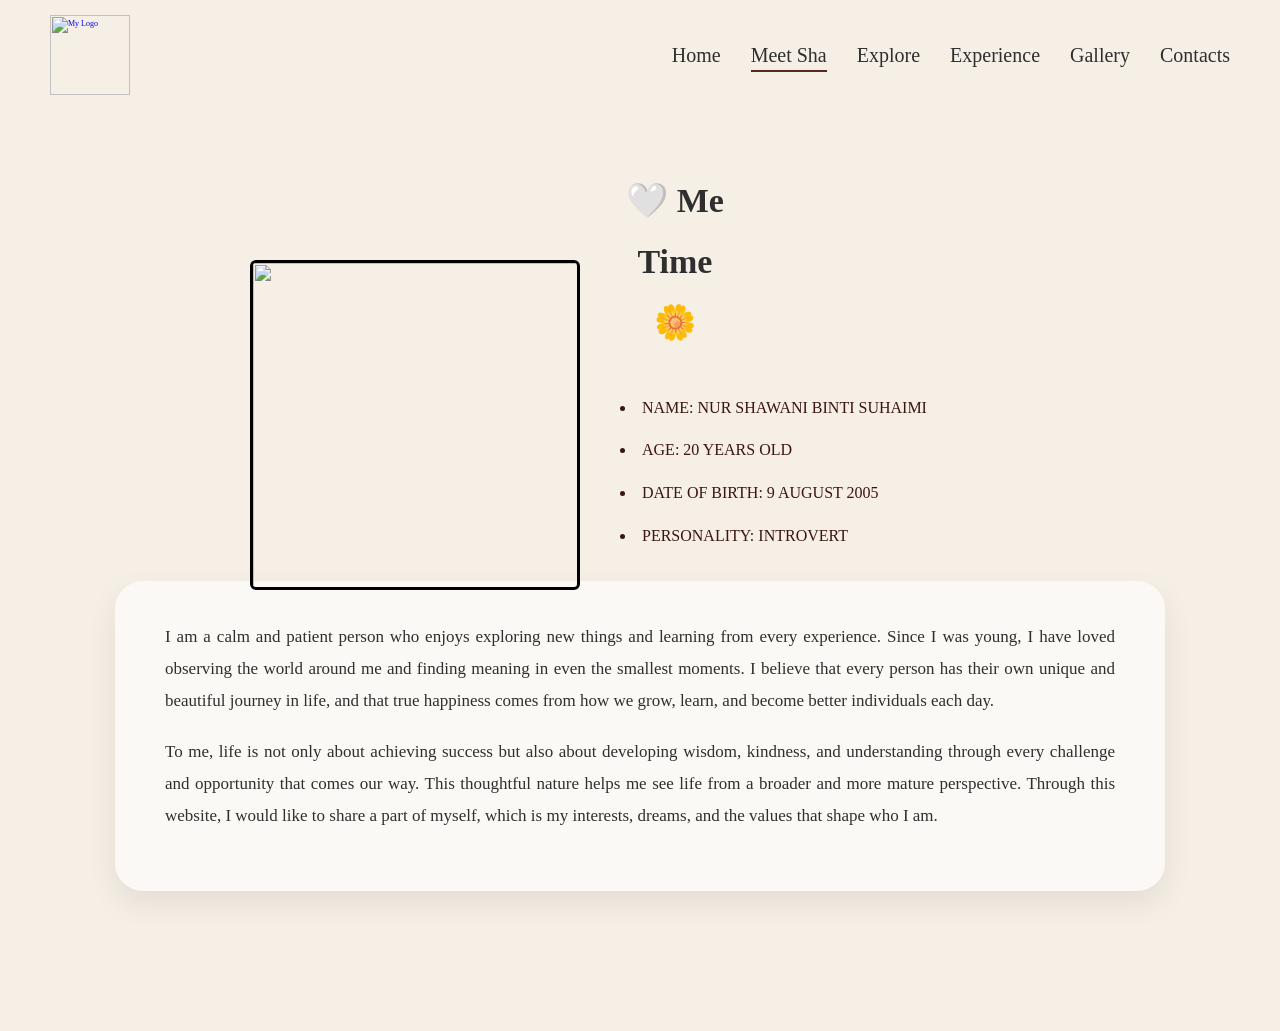
==== about_sha.html @ 4ae779dd "first commit" ====
<html>
<head>
  <meta charset="UTF-8">
  <meta name="viewport" content="width=device-width, initial-scale=1.0">
  <title>Know Sha</title>
  <link rel="stylesheet" href="style.css">
</head>

<header class="main-header">
  <a href="homepage.html" class="logo">
    <img src="Folder/images/avatae.png" alt="My Logo">
  </a>

  <nav class="navbar">
    <ul>
      <li><a href="homepage.html">Home</a></li>
      <li><a class="active" href="about_sha.html">Meet Sha</a></li>
      <li><a href="explore.html">Explore</a></li>
      <li><a href="workdump.html">Experience</a></li>
      <li><a href="Gallery.html">Gallery</a></li>
      <li><a href="contactme.html">Contacts</a></li>
    </ul>
  </nav>
</header>
        <div class="about-section">
        <p>
           <img src="Folder/images/shapicture.jpg" 
         width="330" 
         class="profile-img">

      <h3 class="me-time-title">🤍 Me Time 🌼</h3>

        </p>

        <p>

       <ul class="info-list">
           <li>NAME: NUR SHAWANI BINTI SUHAIMI</li>
           <li>AGE: 20 YEARS OLD</li>
           <li>DATE OF BIRTH: 9 AUGUST 2005</li>
           <li>PERSONALITY: INTROVERT</li>
      </ul>

<div class="about-text">
  <p>
    I am a calm and patient person who enjoys exploring new things and learning from every experience. Since I was young, I have loved observing the world around me and finding meaning in even the smallest moments. I believe that every person has their own unique and beautiful journey in life, and that true happiness comes from how we grow, learn, and become better individuals each day.
  </p>

  <p>
    To me, life is not only about achieving success but also about developing wisdom, kindness, and understanding through every challenge and opportunity that comes our way. This thoughtful nature helps me see life from a broader and more mature perspective. Through this website, I would like to share a part of myself, which is my interests, dreams, and the values that shape who I am.
  </p>
</div>

</html>
---- style.css ----
:root{
   --wheat:#f5deb3;
}

*{
    margin:0; 
    padding:0;
    box-sizing: border-box;
}

main{
    max-width: 1200px;
    margin: auto;
}

body{
    font-family:"Poppins";
    line-height: 1.6;
    color:#000;
   
    

     /* BACKGROUND GLOBAL */
    background-image: url("Folder/images/homepage\ \(2\).jpg"); 
    background-size: cover;
    background-repeat: no-repeat;
    background-position: center;
    background-attachment: fixed;
}

html{
    font-size: 50%; /* lebih stabil (10px) */
    scroll-behavior: smooth;
    scroll-padding-top: 6rem;
    overflow-x: hidden;
  
}

section{
    padding:2rem 9%;
}


.main-header {
  position: fixed;
  top: 0;
  width: 100%;
  background: rgba(245, 239, 230, 0.95);
  backdrop-filter: blur(8px);
  display: flex;
  align-items: center;
  justify-content: space-between;
  padding: 15px 50px;
  z-index: 1000;
}

.logo img {
  width: 80px;
}

.navbar ul {
  list-style: none;
  display: flex;
  gap: 30px;
  margin: 0;
  padding: 0;
}

.navbar a {
  text-decoration: none;
  color: #2f2f2f;
  font-weight: 500;
  font-size: 20px;
  position: relative;
}

.navbar a::after {
  content: "";
  height: 2px;
  width: 0;
  background: #592720;
  position: absolute;
  left: 0;
  bottom: -6px;
  transition: width 0.3s ease;
}

.navbar a:hover::after,
.navbar a.active::after {
  width: 100%;
}

.home-hero {
  min-height: 100vh;
  padding: 180px 80px 80px;
  display: flex;
  align-items: center;
  justify-content: space-between;
  gap: 60px;
  background-color: #f5efe6;
}

.home-text {
  max-width: 520px;
  margin-bottom: 100px;
}

.home-text h1 {
  font-size: 40px;
  margin-bottom: 20px;
}

.home-text p {
  font-size: 17px;
  opacity: 0.85;
  margin-bottom: 35px;
}

.home-btn:hover {
  transform: translateY(-3px);
  box-shadow: 0 10px 20px rgba(0,0,0,0.25);
}

.home-gif img {
  width: 420px;
  max-width: 100%;
  animation: float 4s ;
  margin-bottom: 120px;
}


@keyframes float {
  0% { transform: translateY(0); }
  50% { transform: translateY(-12px); }
  100% { transform: translateY(0); }
}


/* HOME PAGE */

.home{
  min-height: calc(100vh - 90px);
  display: flex;
  justify-content: center;
  align-items: center;
}

 .page-wrapper{
    padding-top: 70px;
  }

.home-wrapper{
  width: 100%;
  display: flex;
  justify-content: center;
}

/* text box */
.home-text{
  text-align: center;
  max-width:none;
}

.home-text h3{
  font-size: 50px;
  margin-bottom:0;
  color:#704241;
  text-align:center;
}

.menu{
  position: absolute;
  left: 50%;
  transform: translateX(-50%);
  display: flex;
  gap: 3rem;
}


:root{
  --header-height: 60px;
}

/* SEMUA PAGE KECUALI HOME */
body:not(.home-page){
  padding-top: calc(var(--header-height) + 20px);
}

.page-aboutme .page-wrapper,
    .page-about_sha.page-wrapper,
    .page-explore.page-wrapper,
    .page-workdump-wrapper,
    .page-Gallery.page-wrapper,
    .page-contactme.page-wrapper
    {
    padding-top: 100px;
   }
  
/* MEET SHA SECTION */
.about-section {
  width: 100%;
  padding-bottom: 80px;
}

/* PROFILE IMAGE */
.profile-img {
  float: left;
  width: 330px;
  border: 3px solid #000;
  border-radius: 6px;
  margin: 90px 40px 30px 250px; /* atas | kanan | bawah | kiri */
}

/*  TITLE */
.me-time-title {
  text-align: center;
  font-size: 34px;
  margin-top: 90px;
  margin-bottom: 40px;
  font-weight: 600;
  margin-right: 550px;
}

/* INFO LIST */
.info-list {
  max-width: 650px;
  margin: 20px auto 30px;
  padding: 0;
  list-style-position: inside;
  font-family: "Poppins";
  color: #3c1414;
  text-align: left; /* biar readable */
}

.info-list li {
  font-size: 16px;
  margin-bottom: 14px;         
  padding-left: 22px;
  position: relative;
}

/*  ABOUT TEXT BOX */
.about-text {
  max-width: 1050px;
  margin: 30px auto 60px;
  padding: 40px 50px;
  font-family: "Poppins";
  font-size: 17px;
  line-height: 1.9;
  text-align: justify;
  background: rgba(255, 255, 255, 0.65);
  border-radius: 28px;
  box-shadow: 0 12px 30px rgba(0,0,0,0.08);
}

.about-text p {
  margin-bottom: 18px;
}

/*Explore Section */
.explore-section {
  padding: 90px 20px 80px;
  text-align: center;
}

/* Title */
.explore-title {
  text-align: center;
  font-size: 34px;
  margin-top: 30px;
  margin-bottom: 60px;
  font-weight: 600;
  font-family:"Poppins";
  letter-spacing: 0.8px;
}

/*Content Wrapper */
.explore-content {
  max-width: 700px;
  margin: 0 auto;
  background: rgba(255,255,255,0.6);
  padding: 40px;
  border-radius: 25px;
}

/* Book Pick */
.book-pick {
  font-size: 20px;
  font-weight: 500;
  margin-bottom: 15px;
  opacity: 0.8;
}

/* Book Image */
.explore-img {
  width: 260px;
  border-radius: 15px;
  margin: 20px auto 30px;
  display: block;
  box-shadow: 0 10px 25px rgba(0,0,0,0.15);
}

/* Paragraph */
.explore-text {
 font-size: 17px;
 text-align: justify;
}

/* SOUNDTRACK */
.soundtrack-section {
   padding: 80px 20px;
}

.soundtrack-title {
  text-align: center;
  font-size: 28px;
  margin-bottom: 40px;
  font-weight: 500;
}

/* GROUP IMAGE */
.group-wrapper {
   text-align: center;
  margin-bottom: 50px;
}

/* buang border gambar group */
.group-wrapper img {
  border-radius: 12px;
  border: 3px solid #592720;
}

.hint-text {
  font-size: 14px;
  margin-top: 10px;
  opacity: 0.7;
}

/* MAIN LAYOUT  */
.soundtrack-content {
  max-width: 1100px;
  margin: 0 auto;
  display: grid;
  grid-template-columns: 420px 1fr;
  gap: 50px;
  align-items: start
}


/* LEFT SIDE (ALBUM + AUDIO) */
.left-side {
  text-align: center;
}

.vinyl-img {
  width: 380px;
  margin-bottom: 15px;
}

.audio-player {
  width: 360px;
}

.text-side {
  background: rgba(255,255,255,0.6);
  padding: 35px;
  border-radius: 25px;
}

.text-side p {
  font-size: 17px;
  margin-bottom: 18px;
  text-align: justify;
}

/* TABLE RESET (BUANG GARISAN KOTAK) */
.album-table {
  border-collapse: collapse;
}

.album-table,
.album-table tr,
.album-table td {
  border: none;
  padding: 0;
}

/* ALBUM IMAGE */
.album-table img {
  width: 440px;
  display: block;
  margin-bottom: 12px;
  border: none; /* 🔥 buang kotak */
}

/* AUDIO */
.audio-player {
  width: 440px; /* sama lebar dengan album */
  display: block;
  margin: 0;
}

/* TEXT SIDE  */
.text-side {
  max-width: 600px;
}

.text-side h3 {
  font-family: "Poppins";
  font-size: 16px;
  line-height: 1.8;
  text-align: justify;
  margin-bottom: 20px;
  font-weight: normal;
}


/* DRAMA SECTION */
.drama-section {
  padding: 80px 20px; 
}

/*  TITLE */
.section-title{
  font-family: 'Poppin';
  font-weight: 600;
  letter-spacing: 0.8px;
}

.drama-content {
  max-width: 1100px;
  margin: 0 auto;
  text-align: center;
}

/* POSTER IMAGE  */
.drama-section img[src*="love-in-the-clouds"] {
  width: 500px;
  border-radius: 15px;
  margin-bottom: 40px;
  box-shadow: 0 10px 25px rgba(0,0,0,0.2);
}

/*  TABLE HEADER  */
.drama-section th {
  text-align: justify;
  font-weight: 500;
}

/*  TABLE TEXT  */
.drama-section td,
.drama-section th,
.drama-section p,
.drama-section h3 {
  font-family: "Poppins"; 
  font-size: 15px;
  line-height: 1.7;
  font-weight: normal;
}

.drama-table p {
  font-size: 15px;
  text-align: justify;
}

.drama-table img {
  margin: 10px 0;
  border-radius: 8px;
}


body {
  margin: 0;
  font-family: "Poppins";
  background-color: #f5efe6;
  color: #2f2f2f;
  line-height: 1.8;
}

/* ===============================
   PAGE TITLE
================================ */
.page-title {
  text-align: center;
  font-size: 35px;
  margin-top: 90px;
  margin-bottom: 10px;
  font-weight: 600;
}

.page-intro {
  text-align: center;
  font-size: 20px;
  opacity: 0.8;
  margin-bottom: 90px;
}

/* ===============================
   EXPERIENCE WRAPPER
================================ */
.experience-wrapper {
  max-width: 1200px;
  margin: 0 auto;
  padding: 0 40px;
}

/* ===============================
   EXPERIENCE SECTION
================================ */
.experience-section {
  display: flex;
  gap: 50px;
  align-items: flex-start;
  margin-bottom: 60px;
  background: rgba(255, 255, 255, 0.55);
  padding: 40px;
  border-radius: 22px;
}

/* REVERSE LAYOUT (MARATHON) */
.experience-section.reverse {
  flex-direction: row-reverse;
}

/* ===============================
   IMAGE (UNIFORM & CENTERED)
================================ */
.experience-img {
  width: 520px;              /* 🔼 besarkan sikit (asal 480) */
  height: 360px;             /* ⭐ paksa semua image sama tinggi */
  object-fit: cover;         /* crop cantik tanpa herot */
  border-radius: 18px;
  flex-shrink: 0;
  display: block;
  margin: 0 auto;            /* ⭐ CENTER image */
  box-shadow: 0 14px 30px rgba(0,0,0,0.22);
  transition: transform 0.4s ease, box-shadow 0.4s ease;
}

.experience-img:hover {
  transform: scale(1.04);
  box-shadow: 0 20px 40px rgba(0,0,0,0.3);
}
/* ===============================
   TEXT CONTENT
================================ */
.experience-text {
  flex: 1;
 
}

.experience-text h2 {
  font-size: 30px;
  font-weight: 600;
  margin-bottom: 18px;
  position: relative;
}

.experience-text h2::after {
  content: "";
  width: 45px;
  height: 3px;
  background: #592720;
  display: block;
  margin-top: 8px;
}

.experience-text p {
  font-size: 17px;
  margin-bottom: 15px;
  text-align: justify;
}

/* ===============================
   DIVIDER
================================ */
.experience-divider {
  width: 70%;
  margin: 100px auto;
  border: none;
  border-top: 1px dashed #592720;
}


/* ==============================
   GLOBAL RESET
============================== */
*{
  margin: 0;
  padding: 0;
  box-sizing: border-box;
}

body{
  margin: 0;
  font-family: "Poppins";
  background-color: #f5efe6;
  color: #2f2f2f;
  line-height: 1.8;
  padding: 0;
  overflow-x: hidden; 
}

/* ==============================
   GALLERY SECTION
============================== */
section.gallery{
  padding: 120px 40px 80px;
  position: relative;
}

/* ==============================
   TITLE & SUBTITLE
============================== */
.gallery-title{
  text-align: center;
  font-size: 36px;
  margin-bottom: 10px;
  margin-right: 15px;
  margin-top: 10px;
  font-weight: 600;
}

.gallery-subtitle{
  text-align: center;
  font-size: 18px;
  opacity: 0.8;
  margin-bottom: 60px;
}


/* ==============================
   IMAGE GRID
============================== */
section.gallery > .gallery{
  display: grid;
  grid-template-columns: repeat(auto-fit, minmax(180px, 260px));
  gap: 24px;
  justify-content: center;
}

/* ==============================
   IMAGE CARD
============================== */
.dropdown-img{
  position: relative;
}

.thumb{
  width: 100%;
  height: 260px;
  object-fit: cover;
  border-radius: 18px;
  cursor: pointer;
  box-shadow: 0 8px 18px rgba(0,0,0,0.15);
  transition: transform 0.3s ease, box-shadow 0.3s ease;
}

.thumb:hover{
  transform: scale(1.05);
  box-shadow: 0 14px 28px rgba(0,0,0,0.25);
}

/* ==============================
   POPUP TOGGLE
============================== */
.popup-toggle{
  display: none;
}

/* ==============================
   POPUP OVERLAY
============================== */
.dropdown-content{
  position: fixed;
  inset: 0;
  display: none;
  z-index: 999;
}

.popup-toggle:checked ~ .dropdown-content{
  display: block;
}

.overlay-bg{
  position: absolute;
  inset: 0;
  background: rgba(0,0,0,0.7);
}

/* ==============================
   POPUP BOX
============================== */
.popup-box{
  position: absolute;
  top: 50%;
  left: 50%;
  transform: translate(-50%, -50%) scale(0.9);
  background: #fff;
  padding: 1.5rem;
  border-radius: 22px;
  width: 90%;
  max-width: 320px;
  animation: popup 0.3s ease forwards;
}

@keyframes popup{
  to{
    transform: translate(-50%, -50%) scale(1);
  }
}

.popup-box img{
  width: 100%;
  border-radius: 16px;
  margin-bottom: 12px;
}

.popup-box p{
  text-align: center;
  font-size: 16px;
  color: #555;
}

/* ==============================
   CLOSE BUTTON
============================== */
.close-btn{
  position: absolute;
  top: 12px;
  right: 14px;
  width: 36px;
  height: 36px;
  background: #ffb6c1;
  color: #fff;
  font-size: 18px;
  border-radius: 50%;
  display: flex;
  align-items: center;
  justify-content: center;
  cursor: pointer;
}

/* ==============================
   VIDEO SECTION – TRUE CENTER
============================== */
.gallery-video{
  position: relative;
  left: 50%;
  transform: translateX(-50%);   /* CENTER MUTLAK */

  width: 100vw;                  /* penuh skrin */
  display: flex;
  justify-content: center;
  align-items: center;
  gap: 32px;

  margin: 80px 0 40px;
}

/* Video */
.gallery-video video{
  width: 360px;                  /* medium besar */
  max-width: 90%;
  border-radius: 22px;
  background: #000;
  box-shadow: 0 14px 30px rgba(0,0,0,0.25);
  transition: transform 0.3s ease, box-shadow 0.3s ease;
}

/* Hover */
.gallery-video video:hover{
  transform: translateY(-6px) scale(1.03);
  box-shadow: 0 18px 36px rgba(0,0,0,0.35);
}

/* ===== CONTACT WRAPPER (TURUNKAN SEMUA CONTENT) ===== */
.contact-wrapper {
  padding-top: 120px;  
}

/* ===== CONTACT TITLE ===== */
.contact-title {
  text-align: center;
  font-family: "Poppins";
  font-size: 40px;
  margin-bottom: 10px;
  letter-spacing: 4px;
}

.contact-desc {
  text-align: center;
  font-size: 25px;
  opacity: 0.8;
  margin-bottom: 60px;
}

/* ===== CONTACT SECTION ===== */
.contact-section {
  display: flex;
  justify-content: center;
  gap: 40px;
  flex-wrap: wrap;
  padding-bottom: 120px;
  margin-top: 40px;     /* ⭐ tambahan jarak */
}

/* ===== CONTACT CARD ===== */
.contact-card {
  width: 230px;
  background: #fff;
  border-radius: 18px;
  padding: 30px 20px;
  text-align: center;
  text-decoration: none;
  color: #2f2f2f;
  box-shadow: 0 10px 25px rgba(0,0,0,0.15);
  transition: transform 0.3s ease, box-shadow 0.3s ease;
}

.contact-card img {
  width: 200px;
  margin-bottom: 15px;
}

.contact-card h3 {
  font-size: 18px;
  margin-bottom: 6px;
}

.contact-card p {
  font-size: 14px;
  opacity: 0.7;
}

/* ===== HOVER EFFECT ===== */
.contact-card:hover {
  transform: translateY(-8px);
  box-shadow: 0 16px 35px rgba(0,0,0,0.25);
}

/* ===== MOBILE ===== */
@media (max-width: 768px) {
  .contact-title {
    font-size: 28px;
  }

  .contact-section {
    gap: 25px;
  }
}


/* ===============================
   EXPLORE SECTION
================================ */
.explore-section {
  padding: 90px 20px 60px;
  text-align: center;
}

.explore-title {
  text-align: center;
  font-size: 34px;
  margin-top: 30px;
  margin-bottom: 60px;
  font-weight: 600;
  font-family:"Poppins";   /* ❌ TUKAR SINI */
  letter-spacing: 0.8px;
}

.explore-content {
  max-width: 700px;
  margin: 0 auto;
  background: rgba(255,255,255,0.6);
  padding: 40px;
  border-radius: 25px;
}

.book-pick {
  font-size: 20px;
  font-weight: 500;
}

.explore-img {
  width: 260px;
  border-radius: 15px;
  margin: 20px auto 30px;
  display: block;
  box-shadow: 0 10px 25px rgba(0,0,0,0.15);
}

.explore-text {
  font-size: 17px;
  text-align: justify;
}

/* ===============================
   SOUNDTRACK SECTION
================================ */
.soundtrack-section {
  padding: 80px 20px;
}

.soundtrack-title {
  text-align: center;
  font-size: 28px;
  margin-bottom: 40px;
  font-weight: 500;
}

.group-wrapper {
  text-align: center;
  margin-bottom: 50px;
}

.group-wrapper img {
  max-width: 90%;
  border-radius: 12px;
  border: 3px solid #592720;
}

.hint-text {
  font-size: 14px;
  margin-top: 10px;
  opacity: 0.7;
}

/* ===============================
   SOUNDTRACK CONTENT
================================ */
.soundtrack-content {
  max-width: 1100px;
  margin: 0 auto;
  display: grid;
  grid-template-columns: 420px 1fr;
  gap: 50px;
  align-items: start;
}

.left-side {
  text-align: center;
}

.vinyl-img {
  width: 380px;
  margin-bottom: 15px;
}

.audio-player {
  width: 360px;
}

.text-side {
  background: rgba(255,255,255,0.6);
  padding: 35px;
  border-radius: 25px;
}

.text-side p {
  font-size: 17px;
  margin-bottom: 18px;
  text-align: justify;
}

/* ===============================
   DRAMA SECTION
================================ */
.drama-section {
  padding: 80px 20px;
}

.section-title {
  text-align: center;
  font-size: 30px;
  margin-bottom: 50px;
  font-weight: 500;
}

.drama-content {
  max-width: 1100px;
  margin: 0 auto;
  text-align: center;
}

.drama-poster {
  width: 500px;
  border-radius: 15px;
  margin-bottom: 40px;
  box-shadow: 0 10px 25px rgba(0,0,0,0.2);
}

/* ===============================
   DRAMA TABLE (KEKAL FORMAL)
================================ */
.drama-table {
  width: 40%;
  margin: 0 auto;
  border-collapse: collapse;
  background: rgba(255,255,255,0.85);
}

.drama-table th,
.drama-table td {
  border: 1px solid #000;
  padding: 15px;
  vertical-align: top;
}

.drama-table th {
  background-color: #bc8f8f;
}

.drama-table p {
  font-size: 15px;
  text-align: justify;
}

.drama-table img {
  margin: 10px 0;
  border-radius: 8px;
}
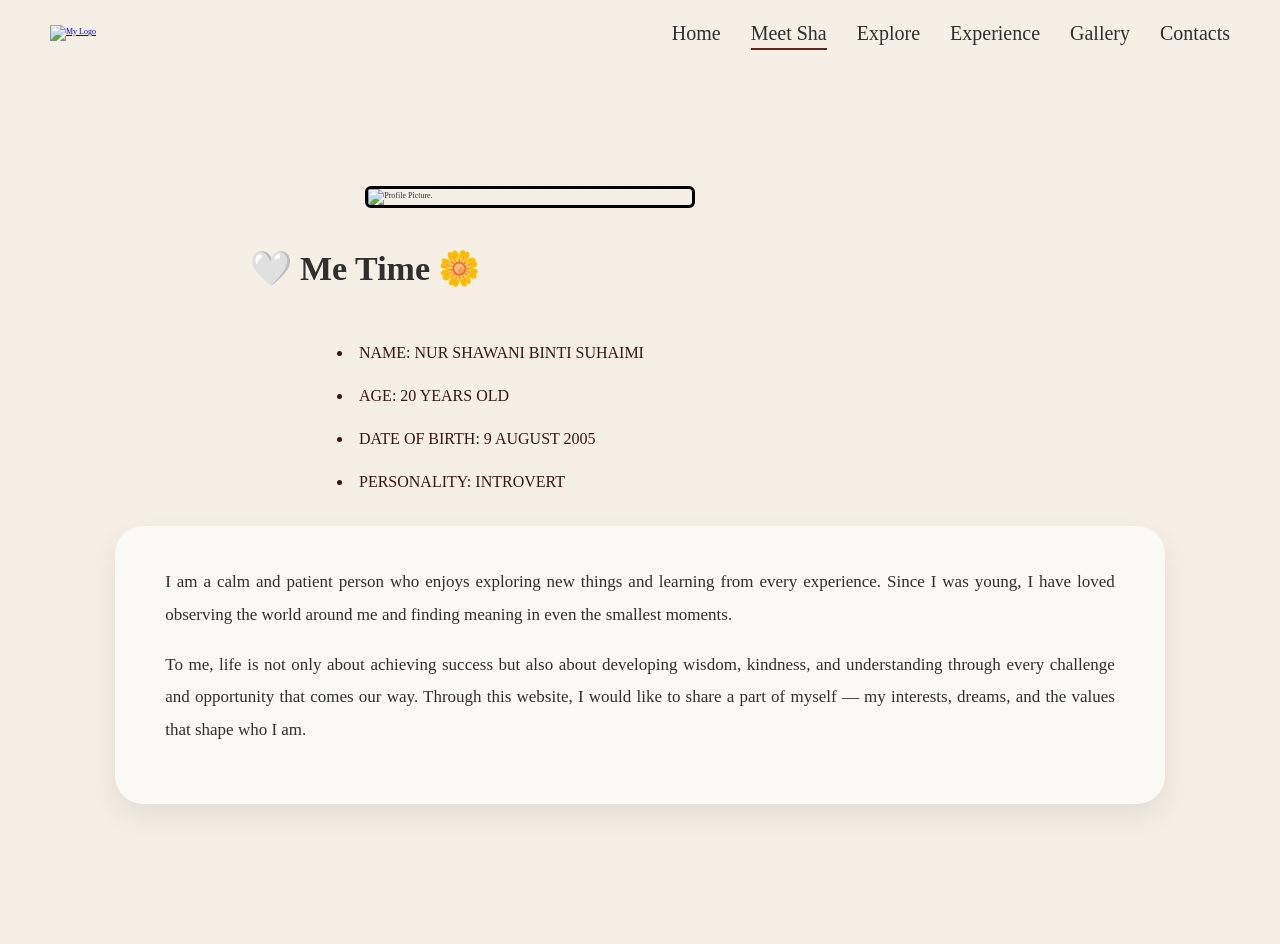
==== commit eacdad32: "Update about_sha.html" ====
--- a/about_sha.html
+++ b/about_sha.html
@@ -1,4 +1,5 @@
-<html>
+<!DOCTYPE html>
+<html lang="en">
 <head>
   <meta charset="UTF-8">
   <meta name="viewport" content="width=device-width, initial-scale=1.0">
@@ -6,14 +7,17 @@
   <link rel="stylesheet" href="style.css">
 </head>
 
+<body>
+
 <header class="main-header">
-  <a href="homepage.html" class="logo">
-    <img src="Folder/images/avatae.png" alt="My Logo">
+  <a href="index.html" class="logo">
+    <!-- LOGO -->
+    <img src="Folder/images/avatar.png" alt="My Logo">
   </a>
 
   <nav class="navbar">
     <ul>
-      <li><a href="homepage.html">Home</a></li>
+      <li><a href="index.html">Home</a></li>
       <li><a class="active" href="about_sha.html">Meet Sha</a></li>
       <li><a href="explore.html">Explore</a></li>
       <li><a href="workdump.html">Experience</a></li>
@@ -22,33 +26,40 @@
     </ul>
   </nav>
 </header>
-        <div class="about-section">
-        <p>
-           <img src="Folder/images/shapicture.jpg" 
-         width="330" 
-         class="profile-img">
 
-      <h3 class="me-time-title">🤍 Me Time 🌼</h3>
+<!-- ABOUT SECTION -->
+<section class="about-section">
 
-        </p>
+  <!-- PROFILE IMAGE -->
+  <img 
+    src="Folder/images/shapicture.jpg" 
+    alt="Profile Picture."
+    width="330"
+    class="profile-img"
+  >
 
-        <p>
+  <h3 class="me-time-title">🤍 Me Time 🌼</h3>
 
-       <ul class="info-list">
-           <li>NAME: NUR SHAWANI BINTI SUHAIMI</li>
-           <li>AGE: 20 YEARS OLD</li>
-           <li>DATE OF BIRTH: 9 AUGUST 2005</li>
-           <li>PERSONALITY: INTROVERT</li>
-      </ul>
+  <!-- INFO LIST -->
+  <ul class="info-list">
+    <li>NAME: NUR SHAWANI BINTI SUHAIMI</li>
+    <li>AGE: 20 YEARS OLD</li>
+    <li>DATE OF BIRTH: 9 AUGUST 2005</li>
+    <li>PERSONALITY: INTROVERT</li>
+  </ul>
 
-<div class="about-text">
-  <p>
-    I am a calm and patient person who enjoys exploring new things and learning from every experience. Since I was young, I have loved observing the world around me and finding meaning in even the smallest moments. I believe that every person has their own unique and beautiful journey in life, and that true happiness comes from how we grow, learn, and become better individuals each day.
-  </p>
+  <!-- ABOUT TEXT -->
+  <div class="about-text">
+    <p>
+      I am a calm and patient person who enjoys exploring new things and learning from every experience. Since I was young, I have loved observing the world around me and finding meaning in even the smallest moments.
+    </p>
 
-  <p>
-    To me, life is not only about achieving success but also about developing wisdom, kindness, and understanding through every challenge and opportunity that comes our way. This thoughtful nature helps me see life from a broader and more mature perspective. Through this website, I would like to share a part of myself, which is my interests, dreams, and the values that shape who I am.
-  </p>
-</div>
+    <p>
+      To me, life is not only about achieving success but also about developing wisdom, kindness, and understanding through every challenge and opportunity that comes our way. Through this website, I would like to share a part of myself — my interests, dreams, and the values that shape who I am.
+    </p>
+  </div>
 
-</html>+</section>
+
+</body>
+</html>
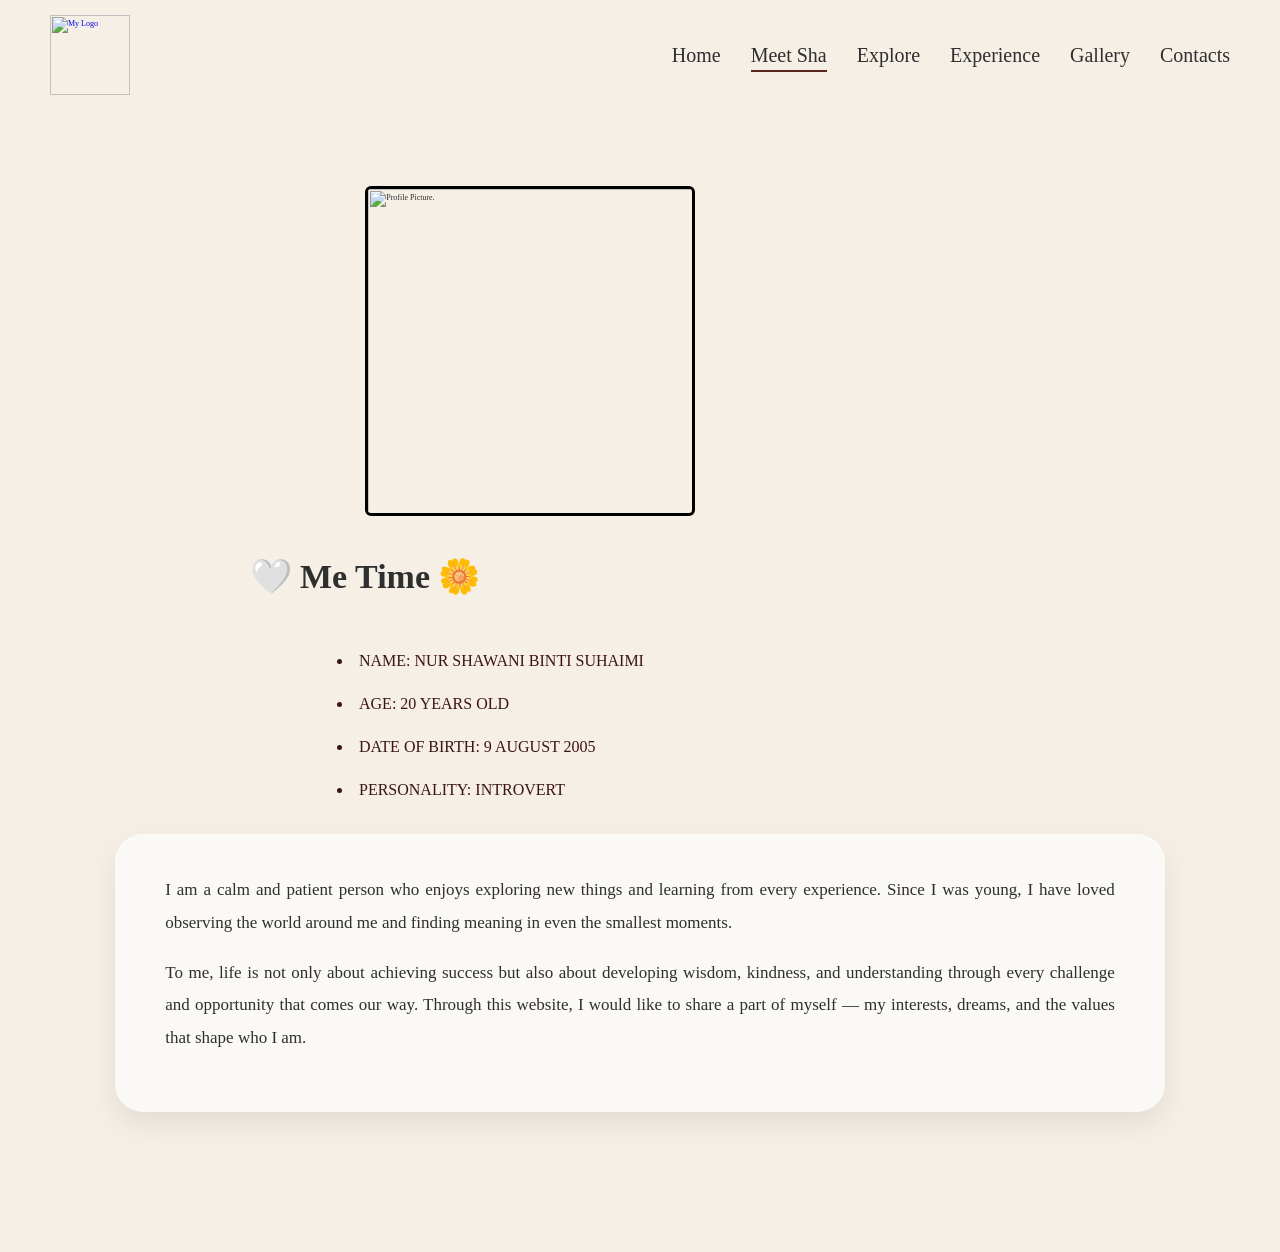
==== commit 068f349d: "Update about_sha.html" ====
--- a/about_sha.html
+++ b/about_sha.html
@@ -1,4 +1,4 @@
-<!DOCTYPE html>
+<html>
 <html lang="en">
 <head>
   <meta charset="UTF-8">
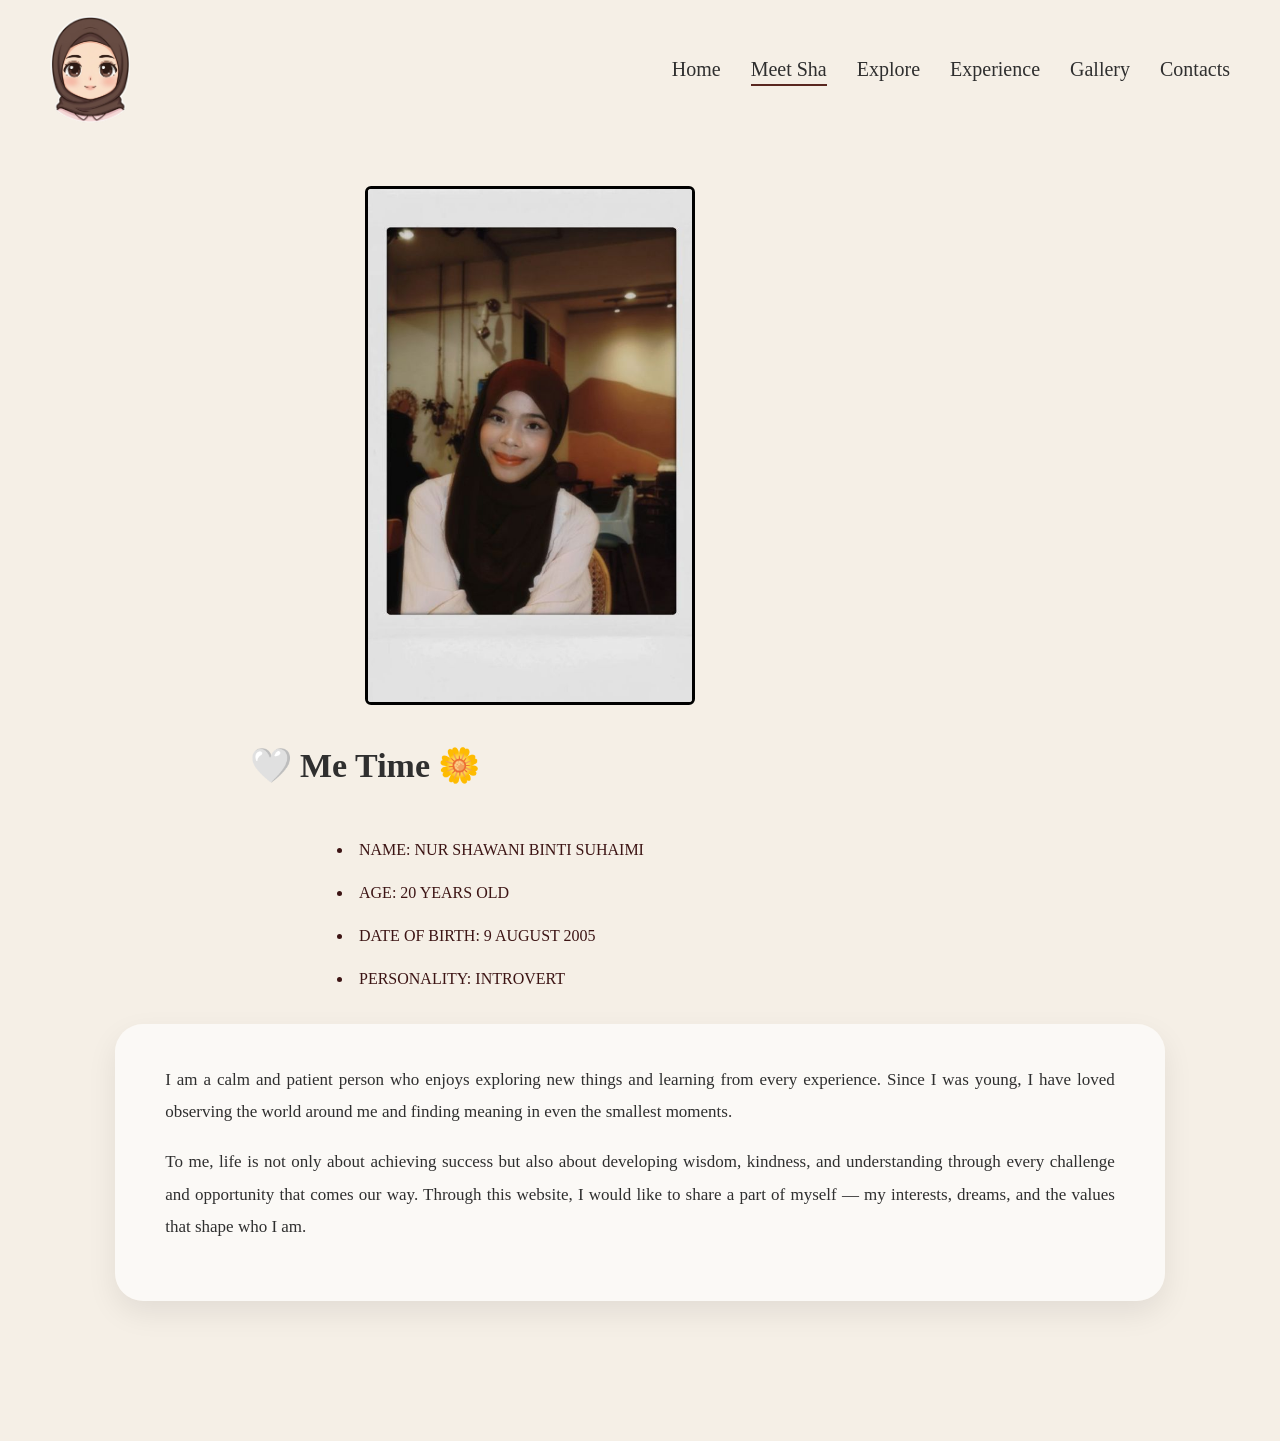
==== commit a52cac7e: "Update about_sha.html" ====
--- a/about_sha.html
+++ b/about_sha.html
@@ -3,7 +3,7 @@
 <head>
   <meta charset="UTF-8">
   <meta name="viewport" content="width=device-width, initial-scale=1.0">
-  <title>Know Sha</title>
+  <title>Meet Sha</title>
   <link rel="stylesheet" href="style.css">
 </head>
 
@@ -12,7 +12,7 @@
 <header class="main-header">
   <a href="index.html" class="logo">
     <!-- LOGO -->
-    <img src="Folder/images/avatar.png" alt="My Logo">
+    <img src="images/avatar.png" alt="My Logo">
   </a>
 
   <nav class="navbar">
@@ -32,7 +32,7 @@
 
   <!-- PROFILE IMAGE -->
   <img 
-    src="Folder/images/shapicture.jpg" 
+    src="images/shapicture.jpg" 
     alt="Profile Picture."
     width="330"
     class="profile-img"
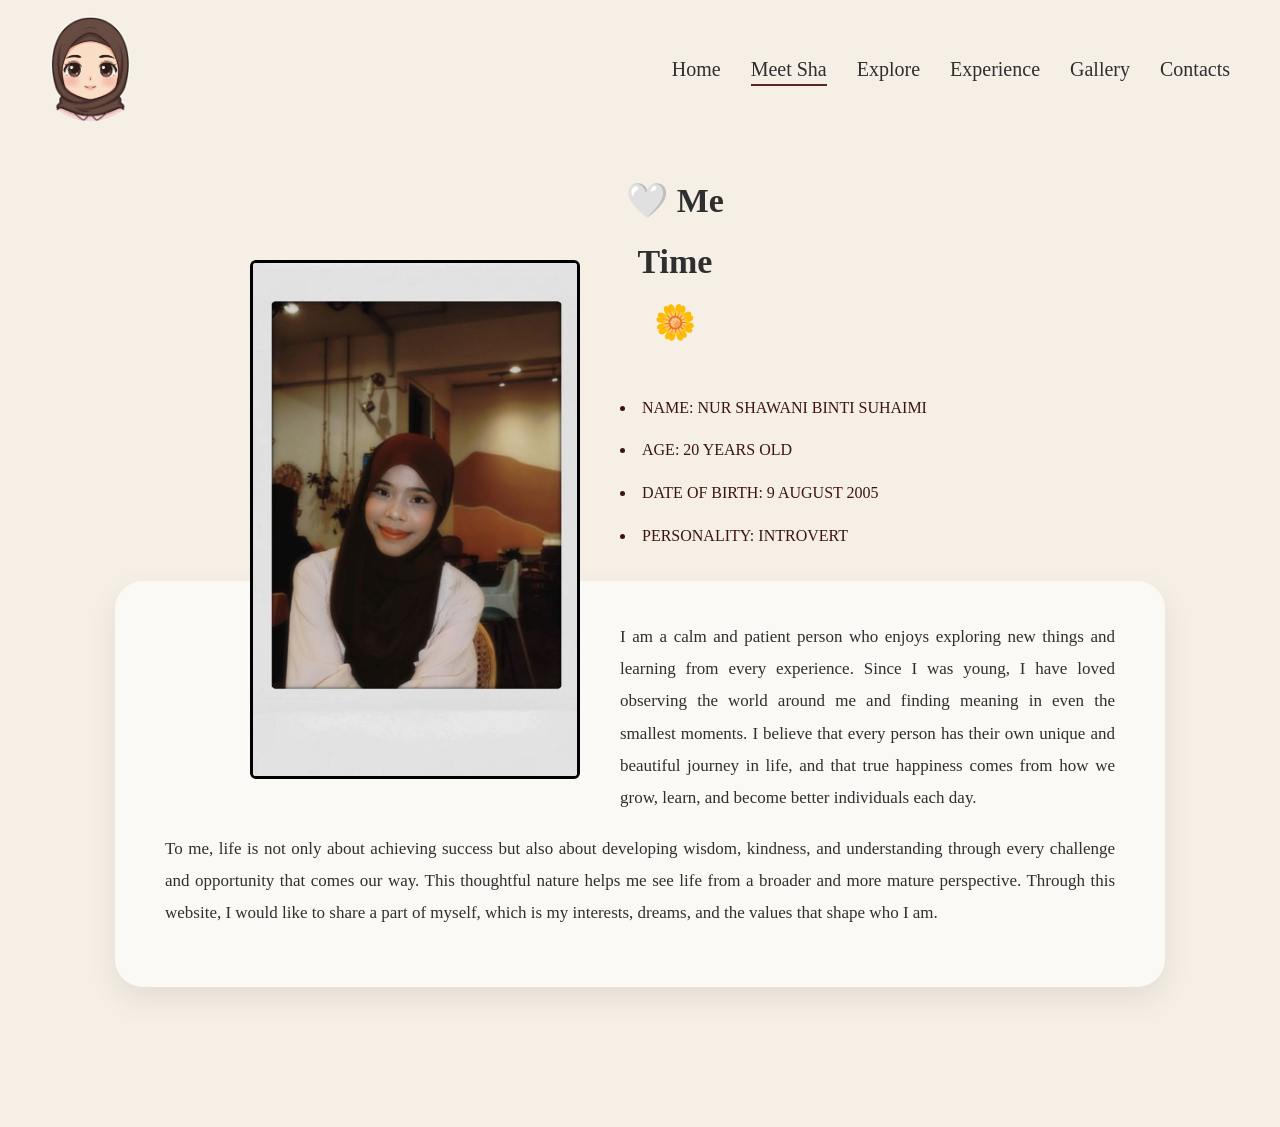
==== commit 927982dd: "Update about_sha.html" ====
--- a/about_sha.html
+++ b/about_sha.html
@@ -1,5 +1,4 @@
 <html>
-<html lang="en">
 <head>
   <meta charset="UTF-8">
   <meta name="viewport" content="width=device-width, initial-scale=1.0">
@@ -7,59 +6,49 @@
   <link rel="stylesheet" href="style.css">
 </head>
 
-<body>
-
 <header class="main-header">
   <a href="index.html" class="logo">
-    <!-- LOGO -->
     <img src="images/avatar.png" alt="My Logo">
   </a>
 
   <nav class="navbar">
     <ul>
-      <li><a href="index.html">Home</a></li>
-      <li><a class="active" href="about_sha.html">Meet Sha</a></li>
-      <li><a href="explore.html">Explore</a></li>
-      <li><a href="workdump.html">Experience</a></li>
-      <li><a href="Gallery.html">Gallery</a></li>
-      <li><a href="contactme.html">Contacts</a></li>
+      <li><a href="index.html" target="_blank" >Home</a></li>
+      <li><a class="active" href="about_sha.html" target="_blank" >Meet Sha</a></li>
+      <li><a href="explore.html" target="_blank">Explore</a></li>
+      <li><a href="workdump.html" target="_blank">Experience</a></li>
+      <li><a href="Gallery.html" target="_blank">Gallery</a></li>
+      <li><a href="contactme.html" target="_blank">Contacts</a></li>
     </ul>
   </nav>
 </header>
+        <div class="about-section">
+        <p>
+           <img src="images/shapicture.jpg" 
+         width="330" 
+         class="profile-img">
 
-<!-- ABOUT SECTION -->
-<section class="about-section">
+      <h3 class="me-time-title">🤍 Me Time 🌼</h3>
 
-  <!-- PROFILE IMAGE -->
-  <img 
-    src="images/shapicture.jpg" 
-    alt="Profile Picture."
-    width="330"
-    class="profile-img"
-  >
+        </p>
 
-  <h3 class="me-time-title">🤍 Me Time 🌼</h3>
+        <p>
 
-  <!-- INFO LIST -->
-  <ul class="info-list">
-    <li>NAME: NUR SHAWANI BINTI SUHAIMI</li>
-    <li>AGE: 20 YEARS OLD</li>
-    <li>DATE OF BIRTH: 9 AUGUST 2005</li>
-    <li>PERSONALITY: INTROVERT</li>
-  </ul>
+       <ul class="info-list">
+           <li>NAME: NUR SHAWANI BINTI SUHAIMI</li>
+           <li>AGE: 20 YEARS OLD</li>
+           <li>DATE OF BIRTH: 9 AUGUST 2005</li>
+           <li>PERSONALITY: INTROVERT</li>
+      </ul>
 
-  <!-- ABOUT TEXT -->
-  <div class="about-text">
-    <p>
-      I am a calm and patient person who enjoys exploring new things and learning from every experience. Since I was young, I have loved observing the world around me and finding meaning in even the smallest moments.
-    </p>
+<div class="about-text">
+  <p>
+    I am a calm and patient person who enjoys exploring new things and learning from every experience. Since I was young, I have loved observing the world around me and finding meaning in even the smallest moments. I believe that every person has their own unique and beautiful journey in life, and that true happiness comes from how we grow, learn, and become better individuals each day.
+  </p>
 
-    <p>
-      To me, life is not only about achieving success but also about developing wisdom, kindness, and understanding through every challenge and opportunity that comes our way. Through this website, I would like to share a part of myself — my interests, dreams, and the values that shape who I am.
-    </p>
-  </div>
+  <p>
+    To me, life is not only about achieving success but also about developing wisdom, kindness, and understanding through every challenge and opportunity that comes our way. This thoughtful nature helps me see life from a broader and more mature perspective. Through this website, I would like to share a part of myself, which is my interests, dreams, and the values that shape who I am.
+  </p>
+</div>
 
-</section>
-
-</body>
 </html>
